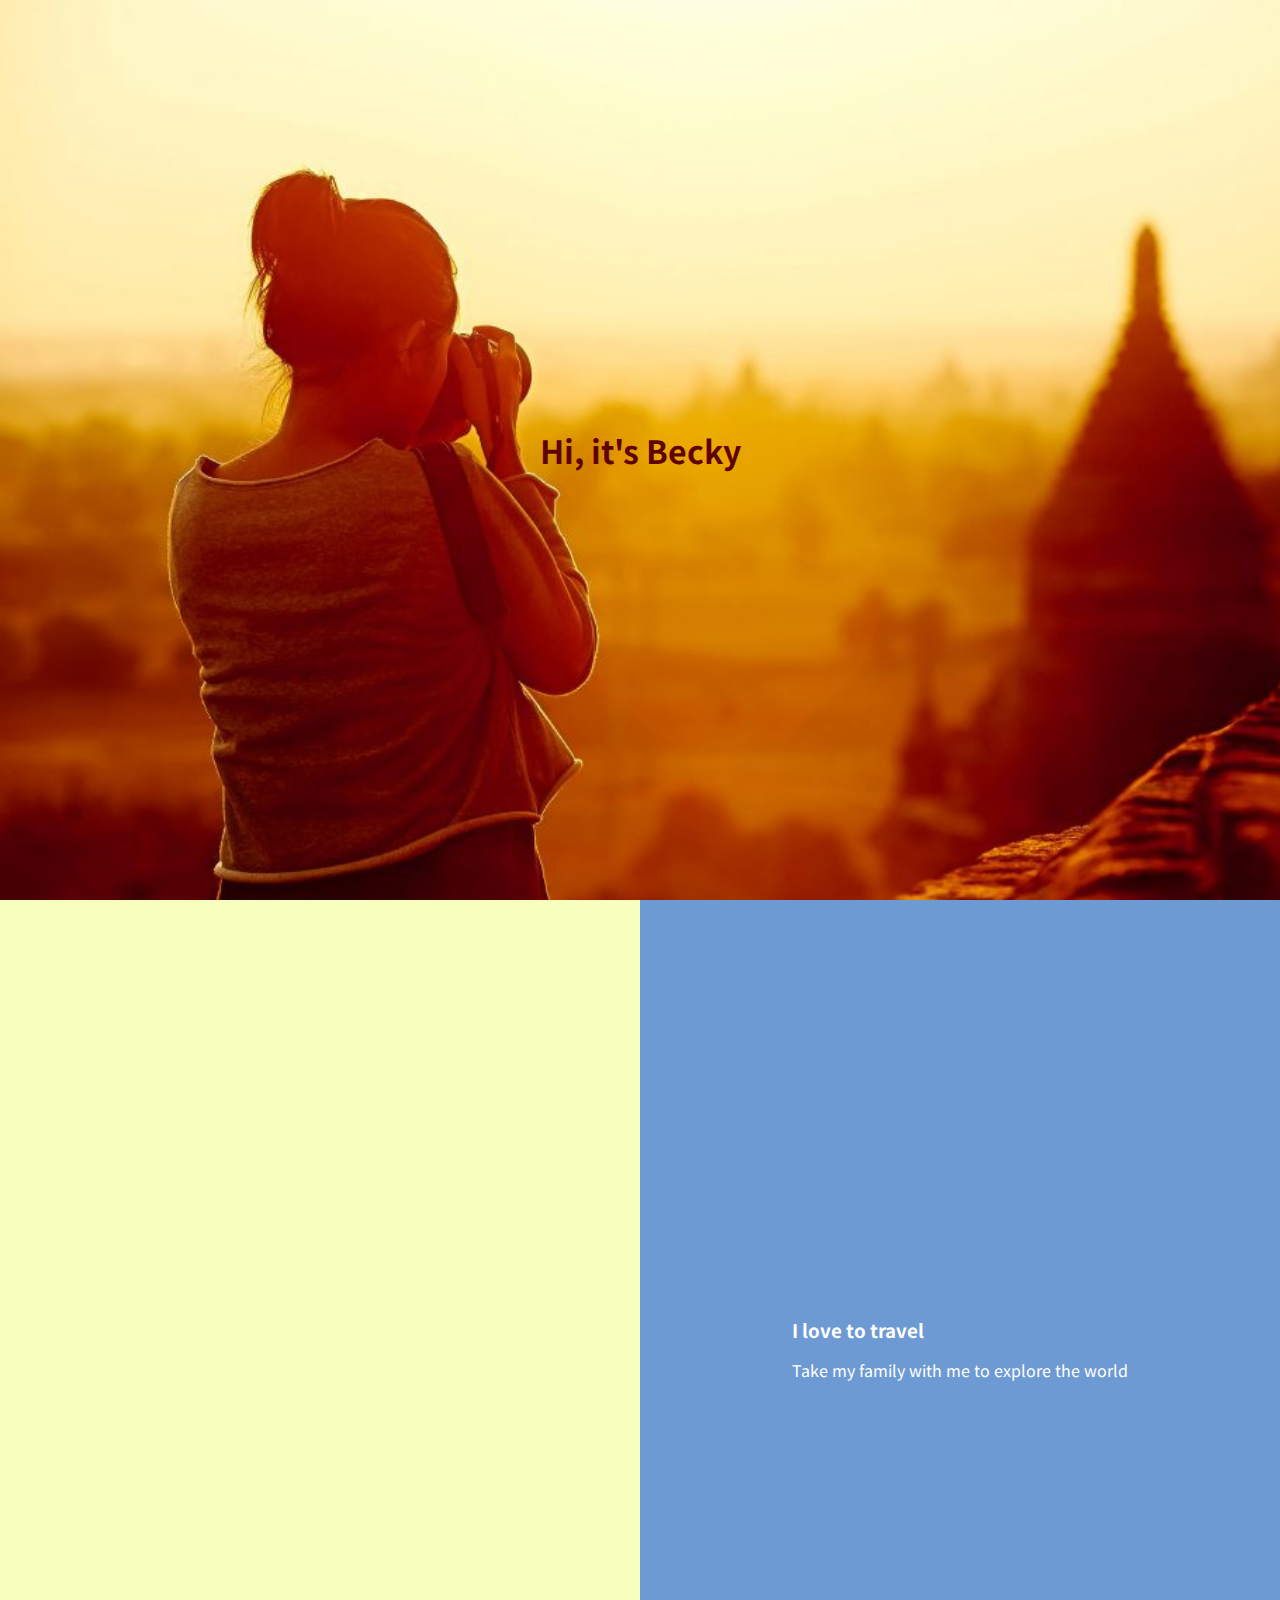
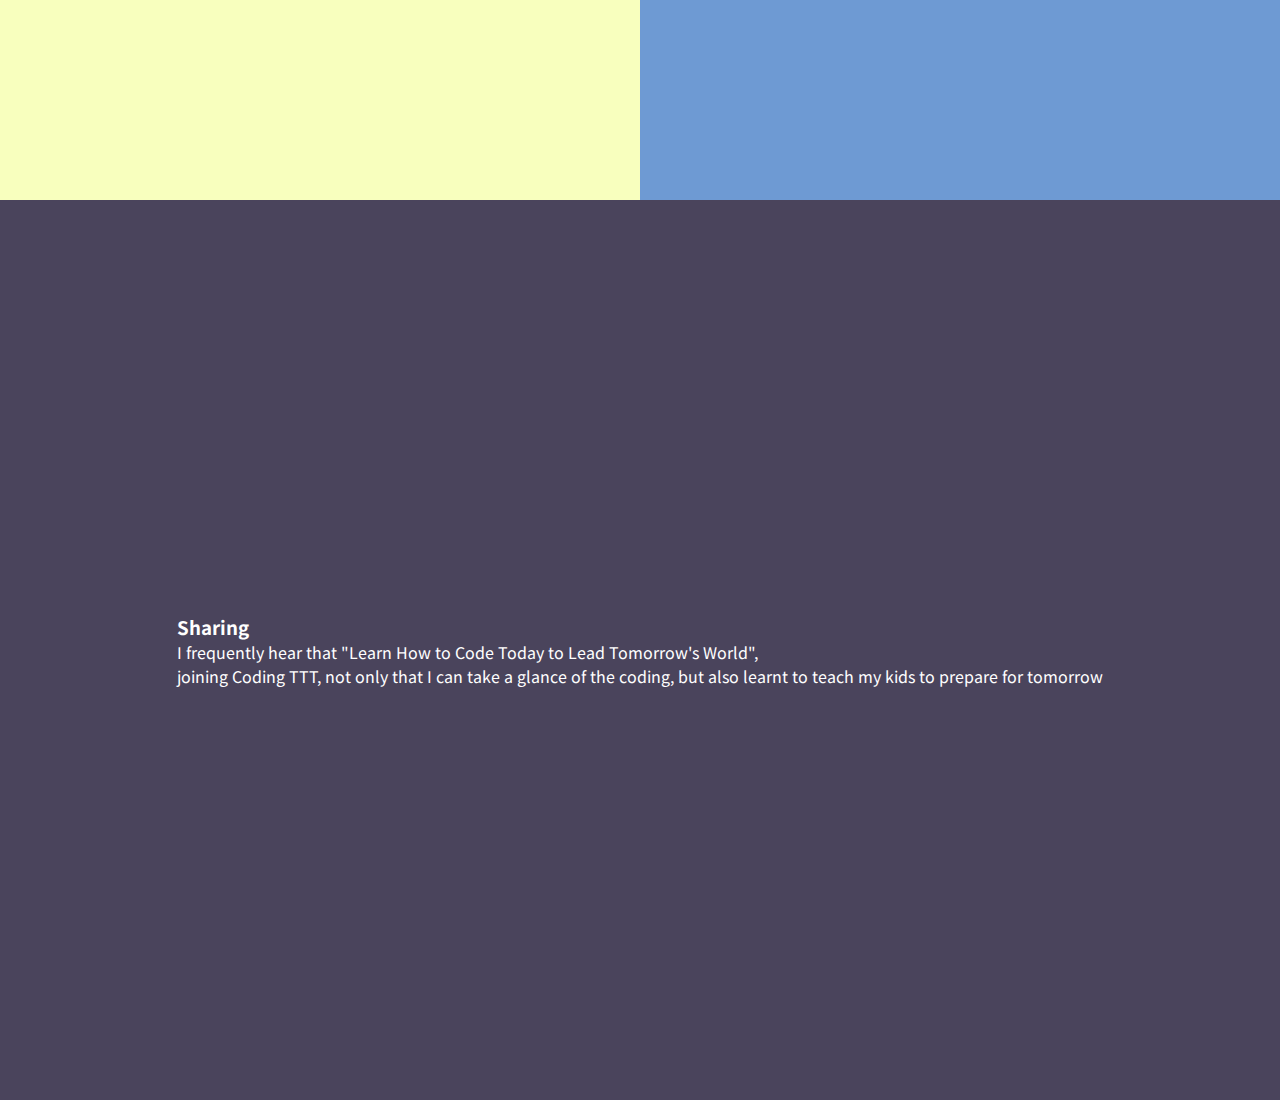
==== index.html @ 8b4aa2fe "init project" ====
<!DOCTYPE html>
<html lang="en">
  <head>
    <meta charset="UTF-8" />
    <meta name="viewport" content="width=device-width, initial-scale=1.0" />
    <meta http-equiv="X-UA-Compatible" content="ie=edge" />
    <link rel="stylesheet" href="style.css" />
    <title>Becky's Page</title>
  </head>
  <body>
    
    <section id="home" class="home">
      <div class="circle">
        <h1>Hi, it's Becky</h1>
      </div>
    </section>
    <section id="about-me" class="about-me">
      <div class="left"></div>
      <div class="right">
        <div class="about-me-text">
          <h3>I love to travel</h3>
          <p>Take my family with me to explore the world<br /> </p>
          
        </div>
      </div>
    </section>
  </section>
  <section id="contact" class="contact">
         <div class="contact-content">
      <h3>Sharing</h3>
      <p> I frequently hear that "Learn How to Code Today to Lead Tomorrow's World", <br /> 
        joining Coding TTT, not only that I can take a glance of the coding, but also learnt to teach my kids to prepare for tomorrow </p>  
      
    </div>
  </section>
  </body>
</html>
---- style.css ----
@import url("https://fonts.googleapis.com/css?family=Noto+Sans+TC:300,700&display=swap&subset=chinese-traditional");
* {
  margin: 0;
  padding: 0;
  box-sizing: border-box;
}
body {
  font-family: "Noto Sans TC", sans-serif;
}
nav {
  position: fixed;
  height: 50px;
  width: 100%;
  background-color: rgba(151, 185, 235, 0.3);
  display: flex;
  justify-content: flex-end;
  align-items: center;
}
nav a {
  margin-left: 10px;
  margin-right: 10px;
  color: #290909;
  text-decoration: none;
}
section {
  height: 100vh;
  width: 100%;
}

.home {
  background-image: url("travel.photo.jpg");
  background-size: cover;
  display: flex;
  justify-content: center;
  align-items: center;
  color: rgb(95, 3, 3);

}
.about-me {
  background-color: rgb(248, 255, 190);
  display: flex;
}
.left {
  width: 50%;
  height: 100%;
  background-image: url("family.jpg");
  background-size: cover;
  background-position: center;
}
.right {
  width: 50%;
  height: 100%;
  background-color: rgb(110, 154, 211);
  color: #ffffff;
  display: flex;
  justify-content: center;
  align-items: center;
  line-height: 250%;
}

.contact {
  background-color: rgb(74, 68, 92);
  display: flex;
  justify-content: center;
  align-items: center;
  color: #ffffff;
}

.contact-content {
  display: flex;
  flex-direction: column;
}

.contact-content a {
  display: flex;
  align-items: center;
  justify-content: flex-start;
  font-size: 22px;
  text-decoration: none;
  opacity: 0.7;
  margin: 10px;
  color: #ffffff;
}
.contact-content img {
  margin: 10px;
}
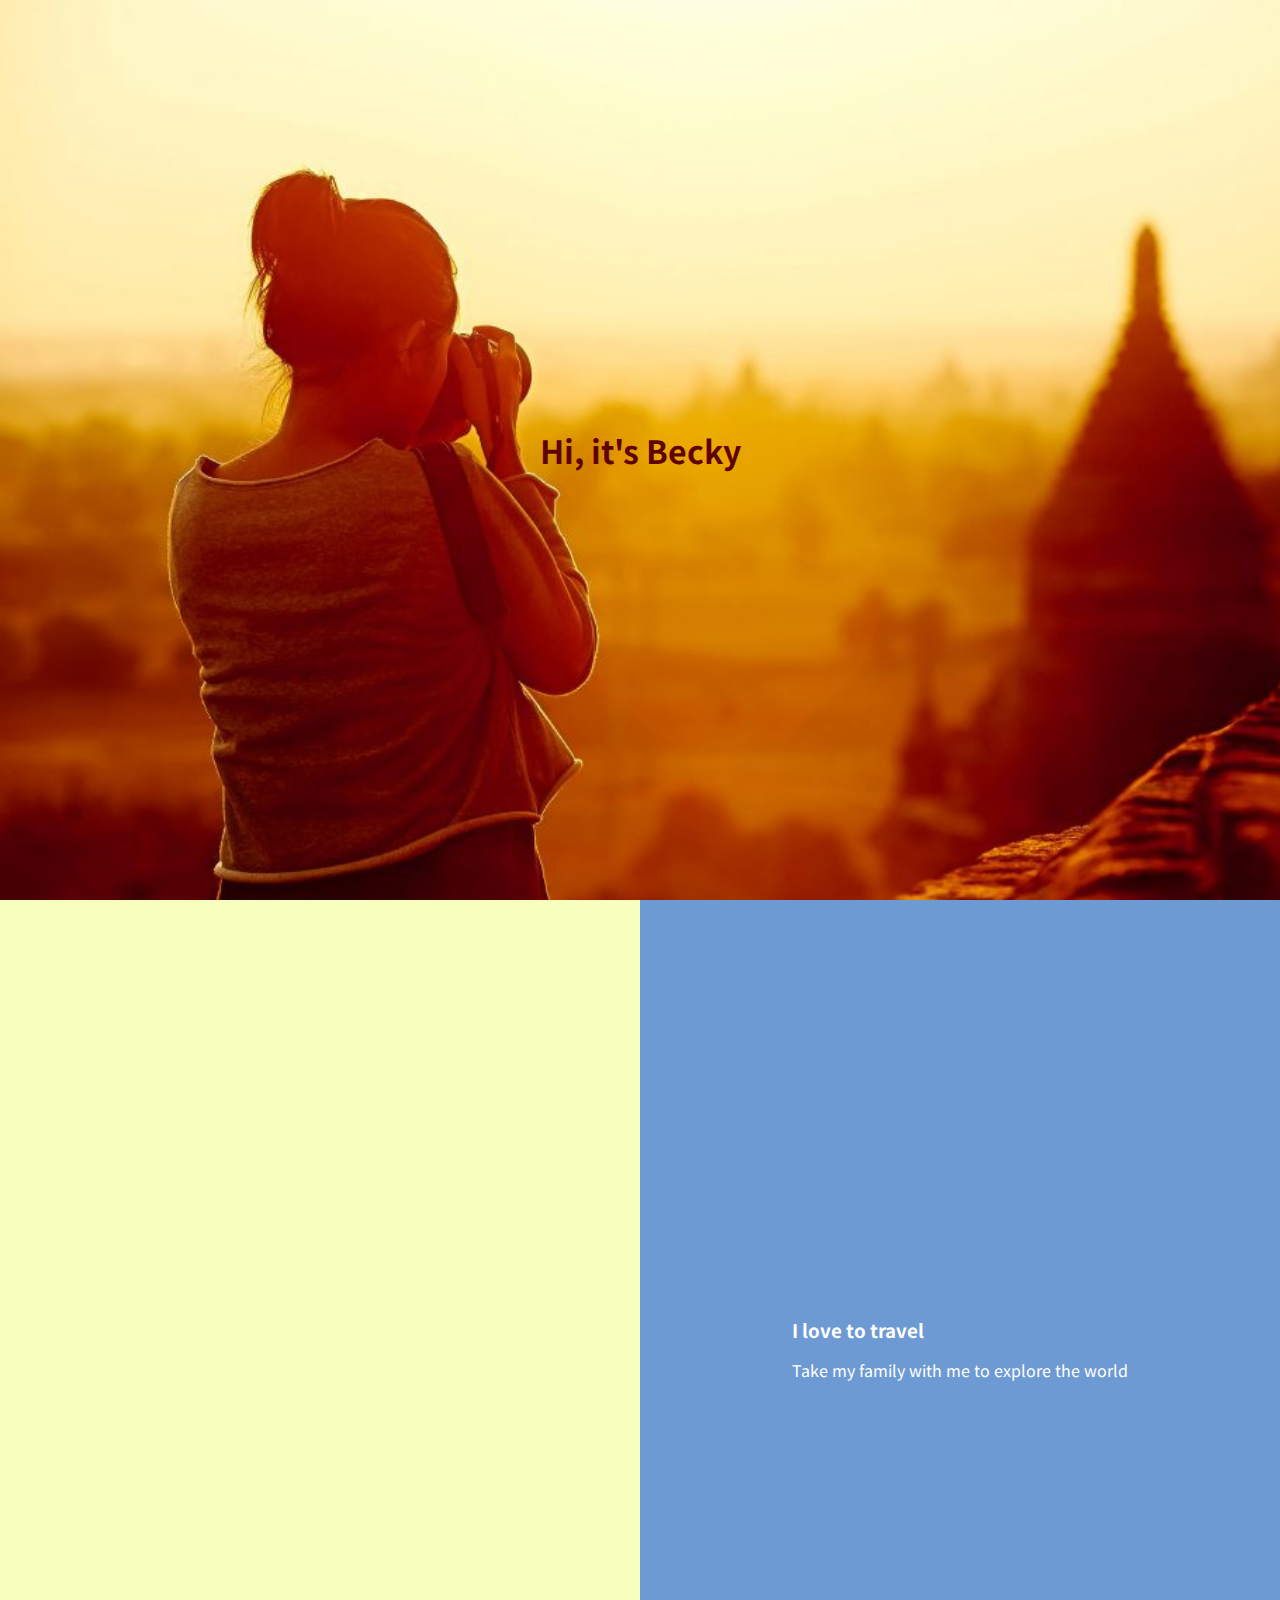
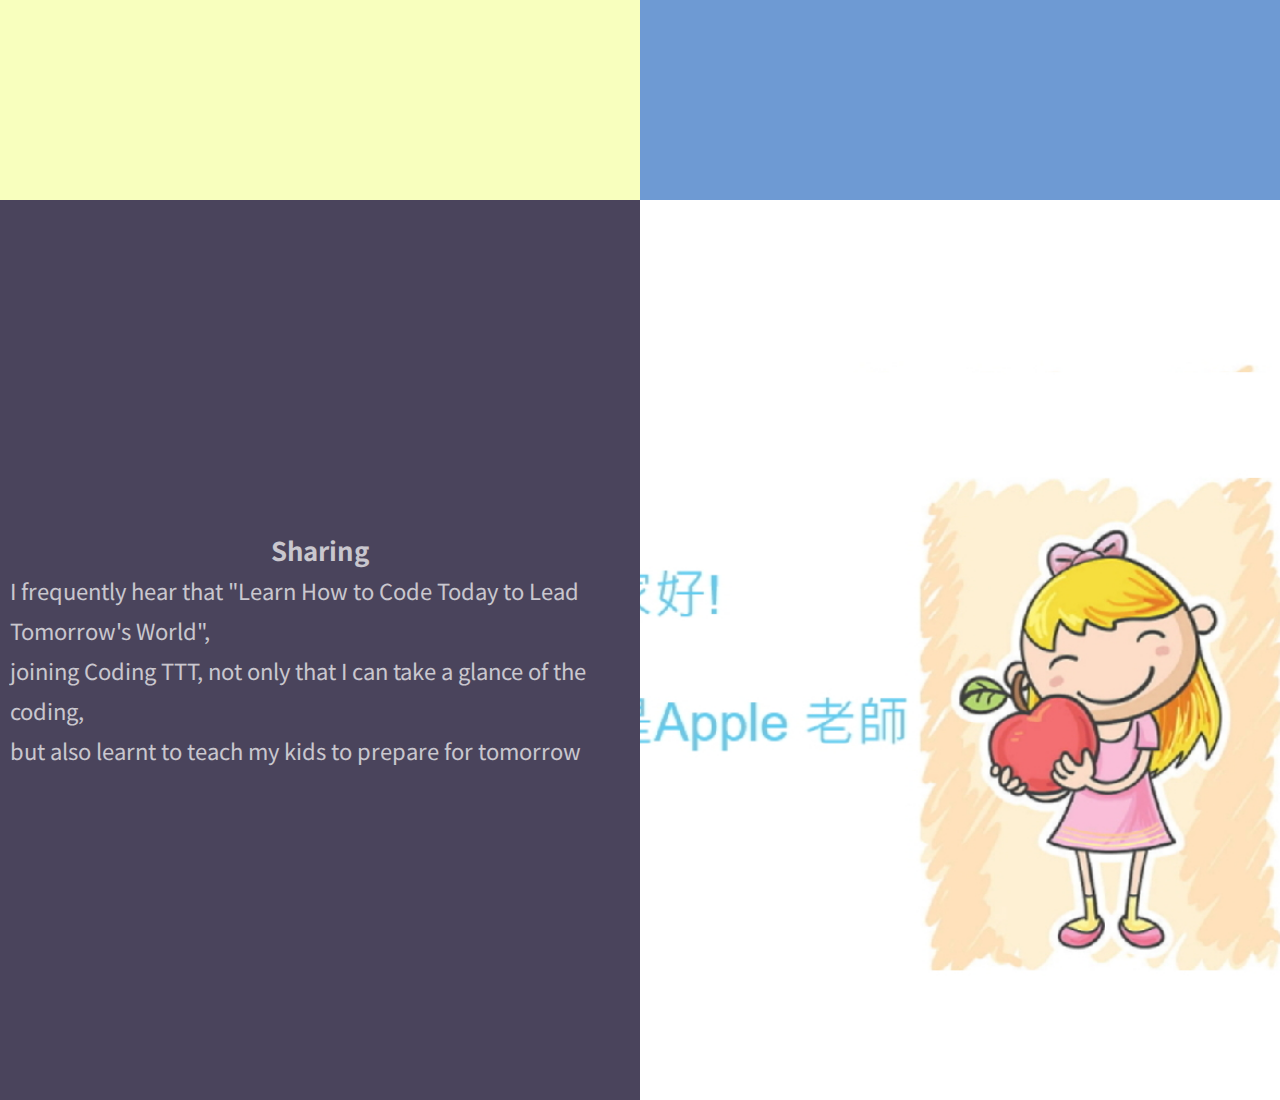
==== commit 45112e37: "new photo" ====
--- a/index.html
+++ b/index.html
@@ -25,12 +25,17 @@
       </div>
     </section>
   </section>
+
   <section id="contact" class="contact">
+      <div class="left1">
          <div class="contact-content">
       <h3>Sharing</h3>
       <p> I frequently hear that "Learn How to Code Today to Lead Tomorrow's World", <br /> 
-        joining Coding TTT, not only that I can take a glance of the coding, but also learnt to teach my kids to prepare for tomorrow </p>  
-      
+        joining Coding TTT, not only that I can take a glance of the coding, <br />
+        but also learnt to teach my kids to prepare for tomorrow </p>  
+      </div>
+    </div>
+      <div class="right1"></div>
     </div>
   </section>
   </body>
--- a/style.css
+++ b/style.css
@@ -43,7 +43,7 @@
 .left {
   width: 50%;
   height: 100%;
-  background-image: url("family.jpg");
+  background-image: url("family1.jpg");
   background-size: cover;
   background-position: center;
 }
@@ -71,16 +71,32 @@
   flex-direction: column;
 }
 
-.contact-content a {
+.contact-content{
   display: flex;
   align-items: center;
-  justify-content: flex-start;
+  /*justify-content: flex-start;*/
   font-size: 22px;
   text-decoration: none;
   opacity: 0.7;
   margin: 10px;
   color: #ffffff;
 }
-.contact-content img {
-  margin: 10px;
+.right1 {
+  width: 50%;
+  height: 100%;
+  background-image: url("apple teacher.jpg");
+  background-size: cover;
+  background-position: center;
 }
+.left1 {
+  width: 50%;
+  height: 100%;
+  background-color: rgb(74, 68, 92);
+  color: #ffffff;
+  display: flex;
+  justify-content: center;
+  align-items: center;
+  line-height: 250%;
+  
+ 
+}